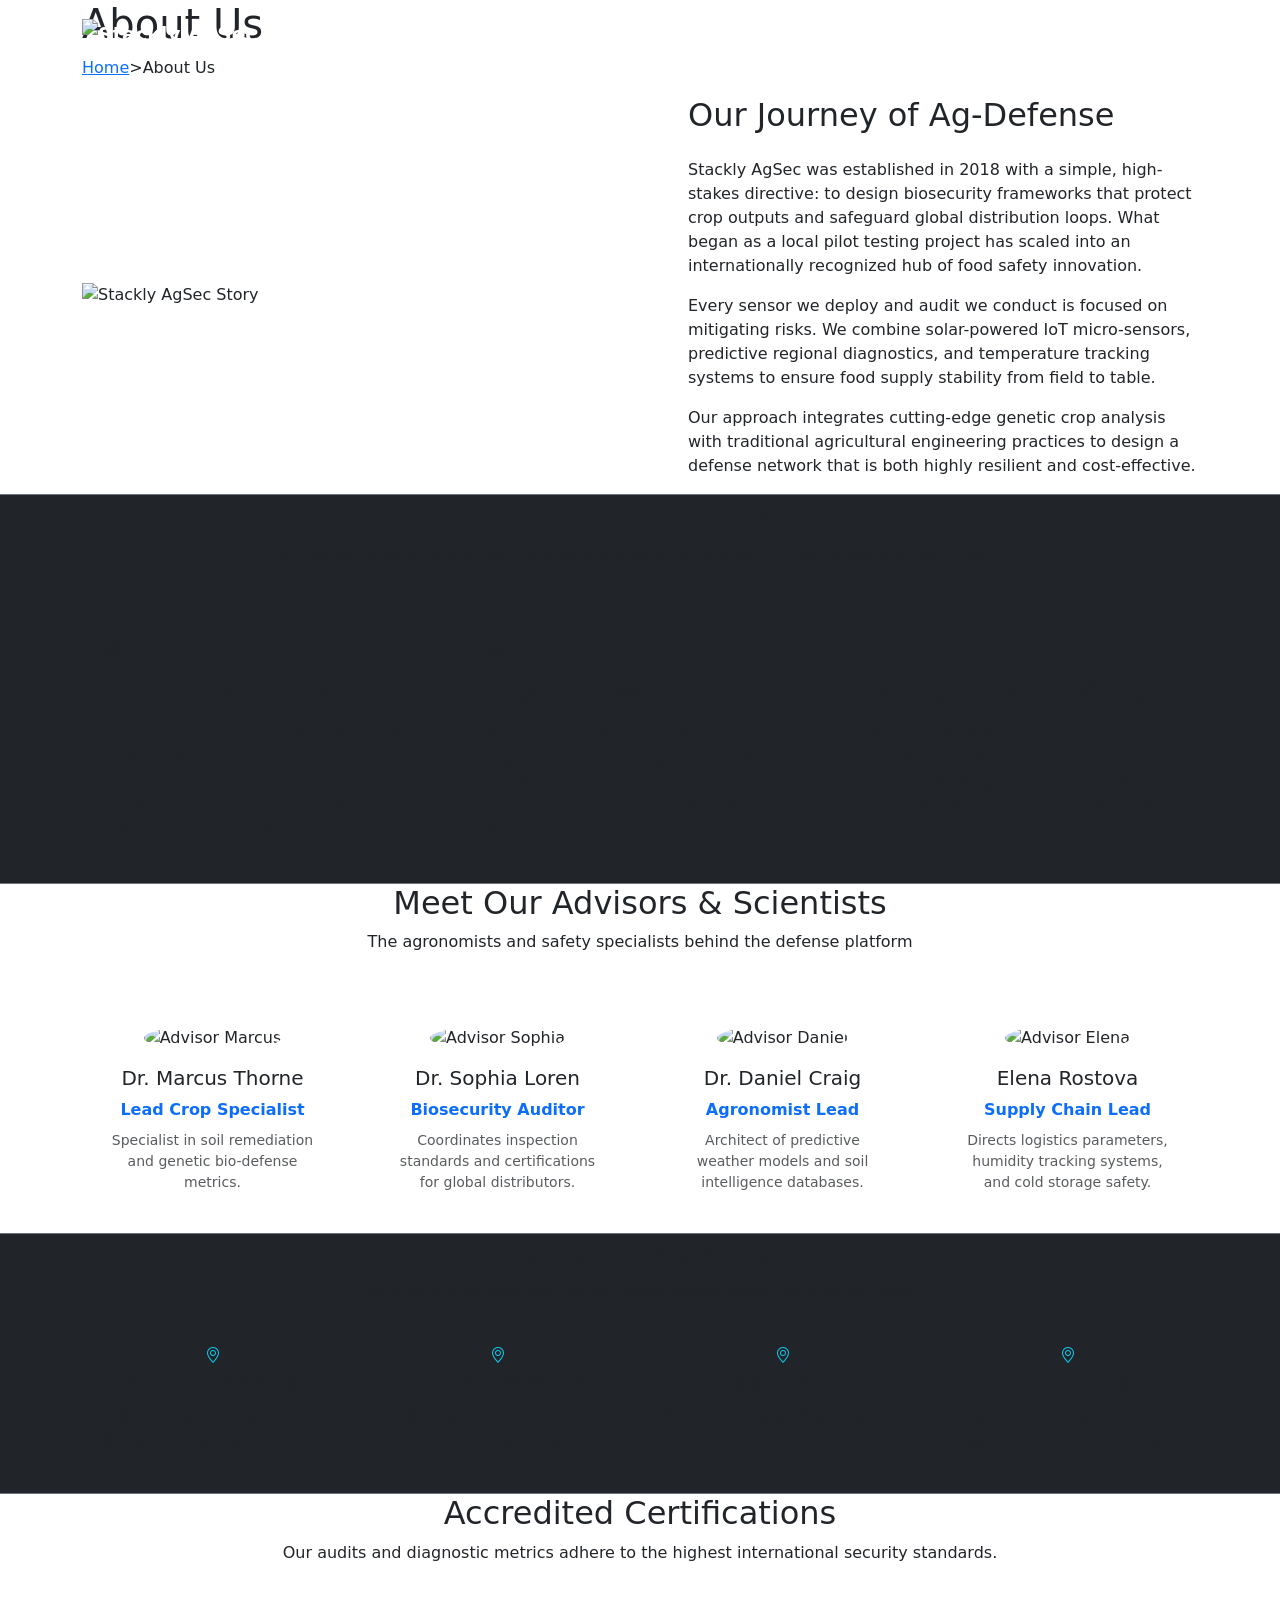
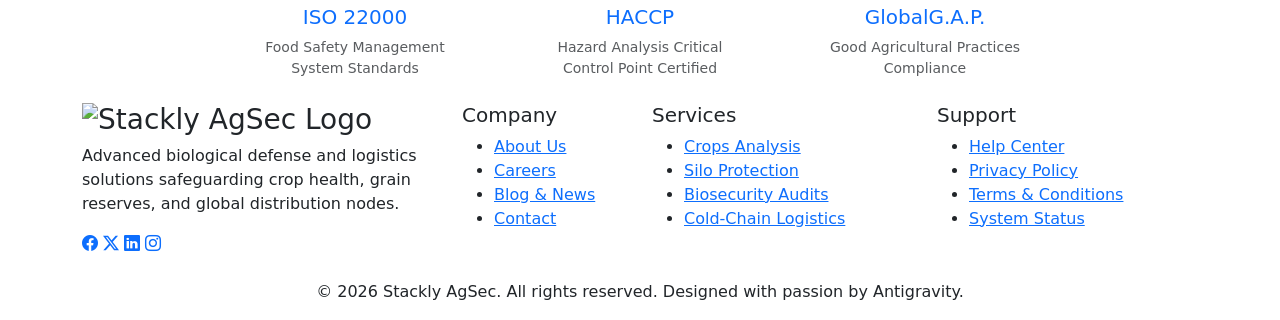
==== about.html @ c5d27c80 "Add files via upload" ====
<!DOCTYPE html>
<html lang="en">
<head>
<meta charset="UTF-8">
<meta name="viewport" content="width=device-width, initial-scale=1.0">
<title>About Us || Stackly AgSec - Food Supply Audits & Crop Defense</title>
<meta name="description" content="Discover the story behind Stackly AgSec. Learn about our crop monitoring mission, biosecurity certifications, and team of agronomists.">

<!-- Bootstrap CSS -->
<link href="https://cdn.jsdelivr.net/npm/bootstrap@5.3.0/dist/css/bootstrap.min.css" rel="stylesheet">
<!-- Bootstrap Icons -->
<link href="https://cdn.jsdelivr.net/npm/bootstrap-icons/font/bootstrap-icons.css" rel="stylesheet">
<!-- Google Fonts -->
<link href="https://fonts.googleapis.com/css2?family=Inter:wght@300;400;500;600&family=Outfit:wght@400;700;800&display=swap" rel="stylesheet">

<link rel="stylesheet" href="css/style.css">
</head>
<body>

<!-- 1. Navbar -->
<nav class="navbar navbar-expand-lg navbar-dark custom-navbar fixed-top">
  <div class="container">
    <a class="navbar-brand fw-bold d-flex align-items-center" href="index.html">
      <img src="images/logo.webp" alt="Stackly AgSec Logo" class="logo-img">
    </a>
    <button class="navbar-toggler" type="button" data-bs-toggle="collapse" data-bs-target="#navbarMenu">
      <span class="navbar-toggler-icon"></span>
    </button>
    <div class="collapse navbar-collapse" id="navbarMenu">
      <ul class="navbar-nav ms-auto align-items-lg-center">
        <li class="nav-item">
          <a class="nav-link" href="index.html"><i class="bi bi-house-door"></i> Home</a>
        </li>
        <li class="nav-item">
          <a class="nav-link active" href="about.html"><i class="bi bi-shield-check"></i> About Us</a>
        </li>
        <li class="nav-item">
          <a class="nav-link" href="services.html"><i class="bi bi-shield-check"></i> Services</a>
        </li>
        <li class="nav-item">
          <a class="nav-link" href="blog.html"><i class="bi bi-journal-text"></i> Blog</a>
        </li>
        <li class="nav-item">
          <a class="nav-link" href="contact.html"><i class="bi bi-envelope"></i> Contact</a>
        </li>
        <li class="nav-item dropdown ms-lg-3">
          <a class="nav-link dropdown-toggle profile-icon" href="#" role="button" data-bs-toggle="dropdown">
            <i class="bi bi-person-circle fs-4"></i>
          </a>
          <ul class="dropdown-menu dropdown-menu-end custom-dropdown">
            <li><a class="dropdown-item" href="login.html"><i class="bi bi-box-arrow-in-right"></i> Login</a></li>
            <li><a class="dropdown-item" href="register.html"><i class="bi bi-person-plus"></i> Register</a></li>
          </ul>
        </li>
      </ul>
    </div>
  </div>
</nav>

<!-- 2. Page Hero -->
<section class="page-hero">
  <div class="container">
    <h1 class="section-title">About <span>Us</span></h1>
    <div class="breadcrumb">
      <a href="index.html">Home</a>
      <span>&gt;</span>
      <span>About Us</span>
    </div>
  </div>
</section>

<!-- 3. Our Journey / Story -->
<section class="story-section">
  <div class="container">
    <div class="row align-items-center">
      <div class="col-lg-6 mb-4 mb-lg-0">
        <img src="images/story.webp" alt="Stackly AgSec Story" class="img-fluid hero-img">
      </div>
      <div class="col-lg-6 about-text ps-lg-5">
        <h2 class="section-title mb-4">Our Journey of <span>Ag-Defense</span></h2>
        <p>Stackly AgSec was established in 2018 with a simple, high-stakes directive: to design biosecurity frameworks that protect crop outputs and safeguard global distribution loops. What began as a local pilot testing project has scaled into an internationally recognized hub of food safety innovation.</p>
        <p>Every sensor we deploy and audit we conduct is focused on mitigating risks. We combine solar-powered IoT micro-sensors, predictive regional diagnostics, and temperature tracking systems to ensure food supply stability from field to table.</p>
        <p>Our approach integrates cutting-edge genetic crop analysis with traditional agricultural engineering practices to design a defense network that is both highly resilient and cost-effective.</p>
      </div>
    </div>
  </div>
</section>

<!-- 4. Technology Ecosystem Section [NEW SECTION] -->
<section class="ecosystem-section bg-dark border-top border-bottom border-secondary">
  <div class="container">
    <div class="text-center mb-5">
      <h2 class="section-title">Our Technology <span>Ecosystem</span></h2>
      <p class="section-subtitle">We merge three layers of technical safeguards to build a secure food supply infrastructure.</p>
    </div>
    <div class="row g-4">
      <div class="col-lg-4 col-md-6">
        <div class="custom-card p-4 h-100">
          <div class="stat-icon"><i class="bi bi-cpu"></i></div>
          <h4 class="my-3">IoT Crop Telemetry</h4>
          <p class="text-muted">Solar telemetry arrays placed directly in the soil send moisture, temperature, and electrical conductivity metrics every 15 minutes to our cloud hub.</p>
        </div>
      </div>
      <div class="col-lg-4 col-md-6">
        <div class="custom-card p-4 h-100">
          <div class="stat-icon"><i class="bi bi-cloud-lightning-rain"></i></div>
          <h4 class="my-3">Regional Risk Prediction</h4>
          <p class="text-muted">Machine learning algorithms process regional climate changes and micro-weather patterns to forecast pest wave movements and soil drying risks.</p>
        </div>
      </div>
      <div class="col-lg-4 col-md-12">
        <div class="custom-card p-4 h-100">
          <div class="stat-icon"><i class="bi bi-virus"></i></div>
          <h4 class="my-3">Pathogen DNA Profiling</h4>
          <p class="text-muted">Using rapid PCR diagnostic testing, we identify soil pathogens and mold strains, drafting targeted remediation strategies before crops are affected.</p>
        </div>
      </div>
    </div>
  </div>
</section>

<!-- 5. Team Section -->
<section class="team-section">
  <div class="container">
    <div class="text-center mb-5">
      <h2 class="section-title">Meet Our <span>Advisors & Scientists</span></h2>
      <p class="section-subtitle">The agronomists and safety specialists behind the defense platform</p>
    </div>
    <div class="row g-4">
      <div class="col-lg-3 col-md-6">
        <div class="custom-card text-center p-4">
          <img src="images/chef1.webp" alt="Advisor Marcus" class="img-fluid rounded-circle mb-3 mx-auto" style="width: 130px; height: 130px; object-fit: cover;">
          <h5>Dr. Marcus Thorne</h5>
          <p class="text-primary fw-semibold mb-2">Lead Crop Specialist</p>
          <p class="text-muted small">Specialist in soil remediation and genetic bio-defense metrics.</p>
        </div>
      </div>
      <div class="col-lg-3 col-md-6">
        <div class="custom-card text-center p-4">
          <img src="images/chef2.webp" alt="Advisor Sophia" class="img-fluid rounded-circle mb-3 mx-auto" style="width: 130px; height: 130px; object-fit: cover;">
          <h5>Dr. Sophia Loren</h5>
          <p class="text-primary fw-semibold mb-2">Biosecurity Auditor</p>
          <p class="text-muted small">Coordinates inspection standards and certifications for global distributors.</p>
        </div>
      </div>
      <div class="col-lg-3 col-md-6">
        <div class="custom-card text-center p-4">
          <img src="images/chef3.webp" alt="Advisor Daniel" class="img-fluid rounded-circle mb-3 mx-auto" style="width: 130px; height: 130px; object-fit: cover;">
          <h5>Dr. Daniel Craig</h5>
          <p class="text-primary fw-semibold mb-2">Agronomist Lead</p>
          <p class="text-muted small">Architect of predictive weather models and soil intelligence databases.</p>
        </div>
      </div>
      <div class="col-lg-3 col-md-6">
        <div class="custom-card text-center p-4">
          <img src="images/chef4.webp" alt="Advisor Elena" class="img-fluid rounded-circle mb-3 mx-auto" style="width: 130px; height: 130px; object-fit: cover;">
          <h5>Elena Rostova</h5>
          <p class="text-primary fw-semibold mb-2">Supply Chain Lead</p>
          <p class="text-muted small">Directs logistics parameters, humidity tracking systems, and cold storage safety.</p>
        </div>
      </div>
    </div>
  </div>
</section>

<!-- 6. Global Partners Network Section [NEW SECTION] -->
<section class="partners-section bg-dark border-top border-bottom border-secondary">
  <div class="container text-center">
    <h2 class="section-title">Global Partners <span>Network</span></h2>
    <p class="section-subtitle">Securing global food distribution loops across major regional corridors.</p>
    <div class="row g-4 mt-2">
      <div class="col-lg-3 col-md-6">
        <div class="stat-card">
          <i class="bi bi-geo-alt stat-icon text-info"></i>
          <h4>North America</h4>
          <p class="text-muted">Salinas Valley, Midwest corn belts, Great Lakes storage hubs.</p>
        </div>
      </div>
      <div class="col-lg-3 col-md-6">
        <div class="stat-card">
          <i class="bi bi-geo-alt stat-icon text-info"></i>
          <h4>South America</h4>
          <p class="text-muted">Brazilian grain ports, Argentina soybean cooperatives.</p>
        </div>
      </div>
      <div class="col-lg-3 col-md-6">
        <div class="stat-card">
          <i class="bi bi-geo-alt stat-icon text-info"></i>
          <h4>East Africa</h4>
          <p class="text-muted">Rift Valley agricultural blocks, Mombasa cold storage corridors.</p>
        </div>
      </div>
      <div class="col-lg-3 col-md-6">
        <div class="stat-card">
          <i class="bi bi-geo-alt stat-icon text-info"></i>
          <h4>South Asia</h4>
          <p class="text-muted">Indo-Gangetic wheat plains, logistics networks in Punjab.</p>
        </div>
      </div>
    </div>
  </div>
</section>

<!-- 7. Security Certifications Section [NEW SECTION] -->
<section class="certifications-section">
  <div class="container text-center">
    <h2 class="section-title">Accredited <span>Certifications</span></h2>
    <p class="section-subtitle">Our audits and diagnostic metrics adhere to the highest international security standards.</p>
    <div class="row g-4 align-items-center justify-content-center">
      <div class="col-lg-3 col-md-6 col-sm-12">
        <div class="custom-card p-4 text-center">
          <h5 class="text-primary mb-2">ISO 22000</h5>
          <p class="small text-muted mb-0">Food Safety Management System Standards</p>
        </div>
      </div>
      <div class="col-lg-3 col-md-6 col-sm-12">
        <div class="custom-card p-4 text-center">
          <h5 class="text-primary mb-2">HACCP</h5>
          <p class="small text-muted mb-0">Hazard Analysis Critical Control Point Certified</p>
        </div>
      </div>
      <div class="col-lg-3 col-md-6 col-sm-12">
        <div class="custom-card p-4 text-center">
          <h5 class="text-primary mb-2">GlobalG.A.P.</h5>
          <p class="small text-muted mb-0">Good Agricultural Practices Compliance</p>
        </div>
      </div>
    </div>
  </div>
</section>

<!-- 8. Footer Section -->
<footer class="footer-section">
  <div class="container">
    <div class="row">
      <div class="col-lg-4 col-md-6 mb-4">
        <h3 class="footer-logo d-flex align-items-center">
          <img src="images/logo.webp" alt="Stackly AgSec Logo" class="footer-logo-img me-2">
        </h3>
        <p class="footer-text">
          Advanced biological defense and logistics solutions safeguarding crop health, grain reserves, and global distribution nodes.
        </p>
        <div class="social-icons">
          <a href="error.html"><i class="bi bi-facebook"></i></a>
          <a href="error.html"><i class="bi bi-twitter-x"></i></a>
          <a href="error.html"><i class="bi bi-linkedin"></i></a>
          <a href="error.html"><i class="bi bi-instagram"></i></a>
        </div>
      </div>
      <div class="col-lg-2 col-md-6 mb-4">
        <h5>Company</h5>
        <ul>
          <li><a href="about.html">About Us</a></li>
          <li><a href="error.html">Careers</a></li>
          <li><a href="blog.html">Blog & News</a></li>
          <li><a href="contact.html">Contact</a></li>
        </ul>
      </div>
      <div class="col-lg-3 col-md-6 mb-4">
        <h5>Services</h5>
        <ul>
          <li><a href="services.html">Crops Analysis</a></li>
          <li><a href="services.html">Silo Protection</a></li>
          <li><a href="services.html">Biosecurity Audits</a></li>
          <li><a href="services.html">Cold-Chain Logistics</a></li>
        </ul>
      </div>
      <div class="col-lg-3 col-md-6 mb-4">
        <h5>Support</h5>
        <ul>
          <li><a href="error.html">Help Center</a></li>
          <li><a href="error.html">Privacy Policy</a></li>
          <li><a href="error.html">Terms & Conditions</a></li>
          <li><a href="error.html">System Status</a></li>
        </ul>
      </div>
    </div>
    <div class="footer-bottom text-center">
      <p>&copy; 2026 Stackly AgSec. All rights reserved. Designed with passion by Antigravity.</p>
    </div>
  </div>
</footer>

<!-- Bootstrap JS -->
<script src="https://cdn.jsdelivr.net/npm/bootstrap@5.3.0/dist/js/bootstrap.bundle.min.js"></script>
<!-- Script -->

</body>
</html>
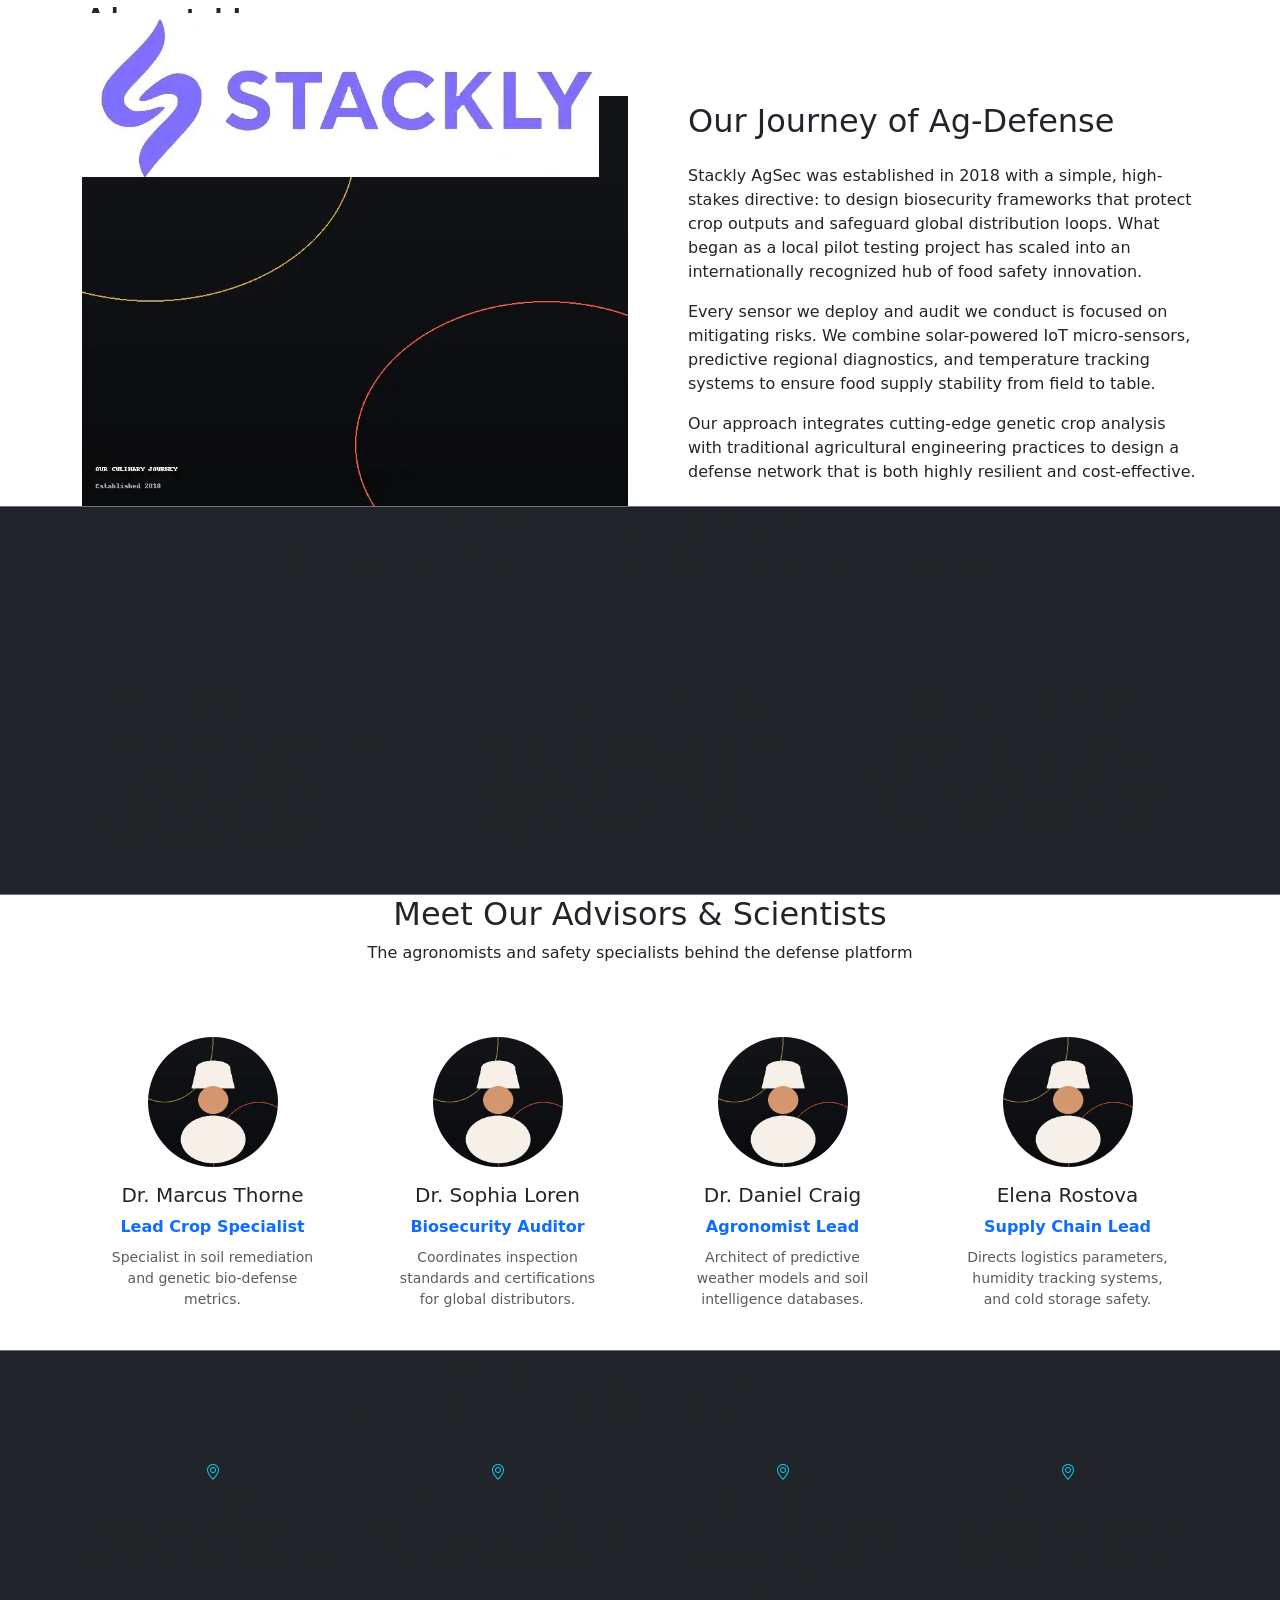
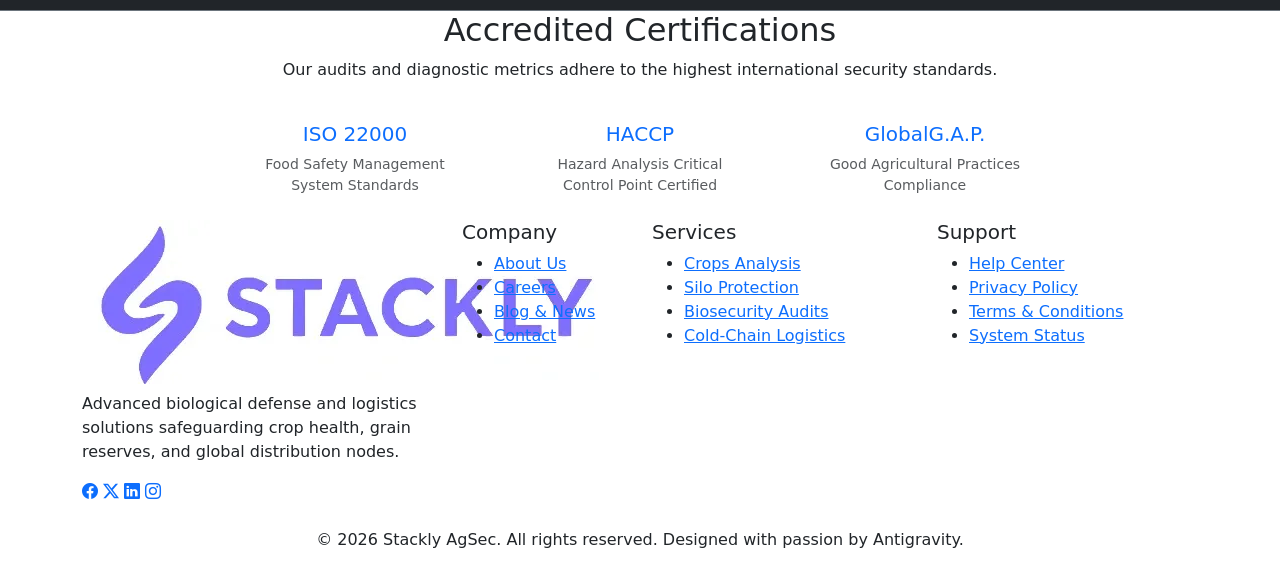
==== commit aedefb49: "Update about.html" ====
--- a/about.html
+++ b/about.html
@@ -21,7 +21,7 @@
 <nav class="navbar navbar-expand-lg navbar-dark custom-navbar fixed-top">
   <div class="container">
     <a class="navbar-brand fw-bold d-flex align-items-center" href="index.html">
-      <img src="images/logo.webp" alt="Stackly AgSec Logo" class="logo-img">
+      <img src="logo.webp" alt="Stackly AgSec Logo" class="logo-img">
     </a>
     <button class="navbar-toggler" type="button" data-bs-toggle="collapse" data-bs-target="#navbarMenu">
       <span class="navbar-toggler-icon"></span>
@@ -74,7 +74,7 @@
   <div class="container">
     <div class="row align-items-center">
       <div class="col-lg-6 mb-4 mb-lg-0">
-        <img src="images/story.webp" alt="Stackly AgSec Story" class="img-fluid hero-img">
+        <img src="story.webp" alt="Stackly AgSec Story" class="img-fluid hero-img">
       </div>
       <div class="col-lg-6 about-text ps-lg-5">
         <h2 class="section-title mb-4">Our Journey of <span>Ag-Defense</span></h2>
@@ -129,7 +129,7 @@
     <div class="row g-4">
       <div class="col-lg-3 col-md-6">
         <div class="custom-card text-center p-4">
-          <img src="images/chef1.webp" alt="Advisor Marcus" class="img-fluid rounded-circle mb-3 mx-auto" style="width: 130px; height: 130px; object-fit: cover;">
+          <img src="chef1.webp" alt="Advisor Marcus" class="img-fluid rounded-circle mb-3 mx-auto" style="width: 130px; height: 130px; object-fit: cover;">
           <h5>Dr. Marcus Thorne</h5>
           <p class="text-primary fw-semibold mb-2">Lead Crop Specialist</p>
           <p class="text-muted small">Specialist in soil remediation and genetic bio-defense metrics.</p>
@@ -137,7 +137,7 @@
       </div>
       <div class="col-lg-3 col-md-6">
         <div class="custom-card text-center p-4">
-          <img src="images/chef2.webp" alt="Advisor Sophia" class="img-fluid rounded-circle mb-3 mx-auto" style="width: 130px; height: 130px; object-fit: cover;">
+          <img src="chef2.webp" alt="Advisor Sophia" class="img-fluid rounded-circle mb-3 mx-auto" style="width: 130px; height: 130px; object-fit: cover;">
           <h5>Dr. Sophia Loren</h5>
           <p class="text-primary fw-semibold mb-2">Biosecurity Auditor</p>
           <p class="text-muted small">Coordinates inspection standards and certifications for global distributors.</p>
@@ -145,7 +145,7 @@
       </div>
       <div class="col-lg-3 col-md-6">
         <div class="custom-card text-center p-4">
-          <img src="images/chef3.webp" alt="Advisor Daniel" class="img-fluid rounded-circle mb-3 mx-auto" style="width: 130px; height: 130px; object-fit: cover;">
+          <img src="chef3.webp" alt="Advisor Daniel" class="img-fluid rounded-circle mb-3 mx-auto" style="width: 130px; height: 130px; object-fit: cover;">
           <h5>Dr. Daniel Craig</h5>
           <p class="text-primary fw-semibold mb-2">Agronomist Lead</p>
           <p class="text-muted small">Architect of predictive weather models and soil intelligence databases.</p>
@@ -153,7 +153,7 @@
       </div>
       <div class="col-lg-3 col-md-6">
         <div class="custom-card text-center p-4">
-          <img src="images/chef4.webp" alt="Advisor Elena" class="img-fluid rounded-circle mb-3 mx-auto" style="width: 130px; height: 130px; object-fit: cover;">
+          <img src="chef4.webp" alt="Advisor Elena" class="img-fluid rounded-circle mb-3 mx-auto" style="width: 130px; height: 130px; object-fit: cover;">
           <h5>Elena Rostova</h5>
           <p class="text-primary fw-semibold mb-2">Supply Chain Lead</p>
           <p class="text-muted small">Directs logistics parameters, humidity tracking systems, and cold storage safety.</p>
@@ -235,7 +235,7 @@
     <div class="row">
       <div class="col-lg-4 col-md-6 mb-4">
         <h3 class="footer-logo d-flex align-items-center">
-          <img src="images/logo.webp" alt="Stackly AgSec Logo" class="footer-logo-img me-2">
+          <img src="logo.webp" alt="Stackly AgSec Logo" class="footer-logo-img me-2">
         </h3>
         <p class="footer-text">
           Advanced biological defense and logistics solutions safeguarding crop health, grain reserves, and global distribution nodes.
